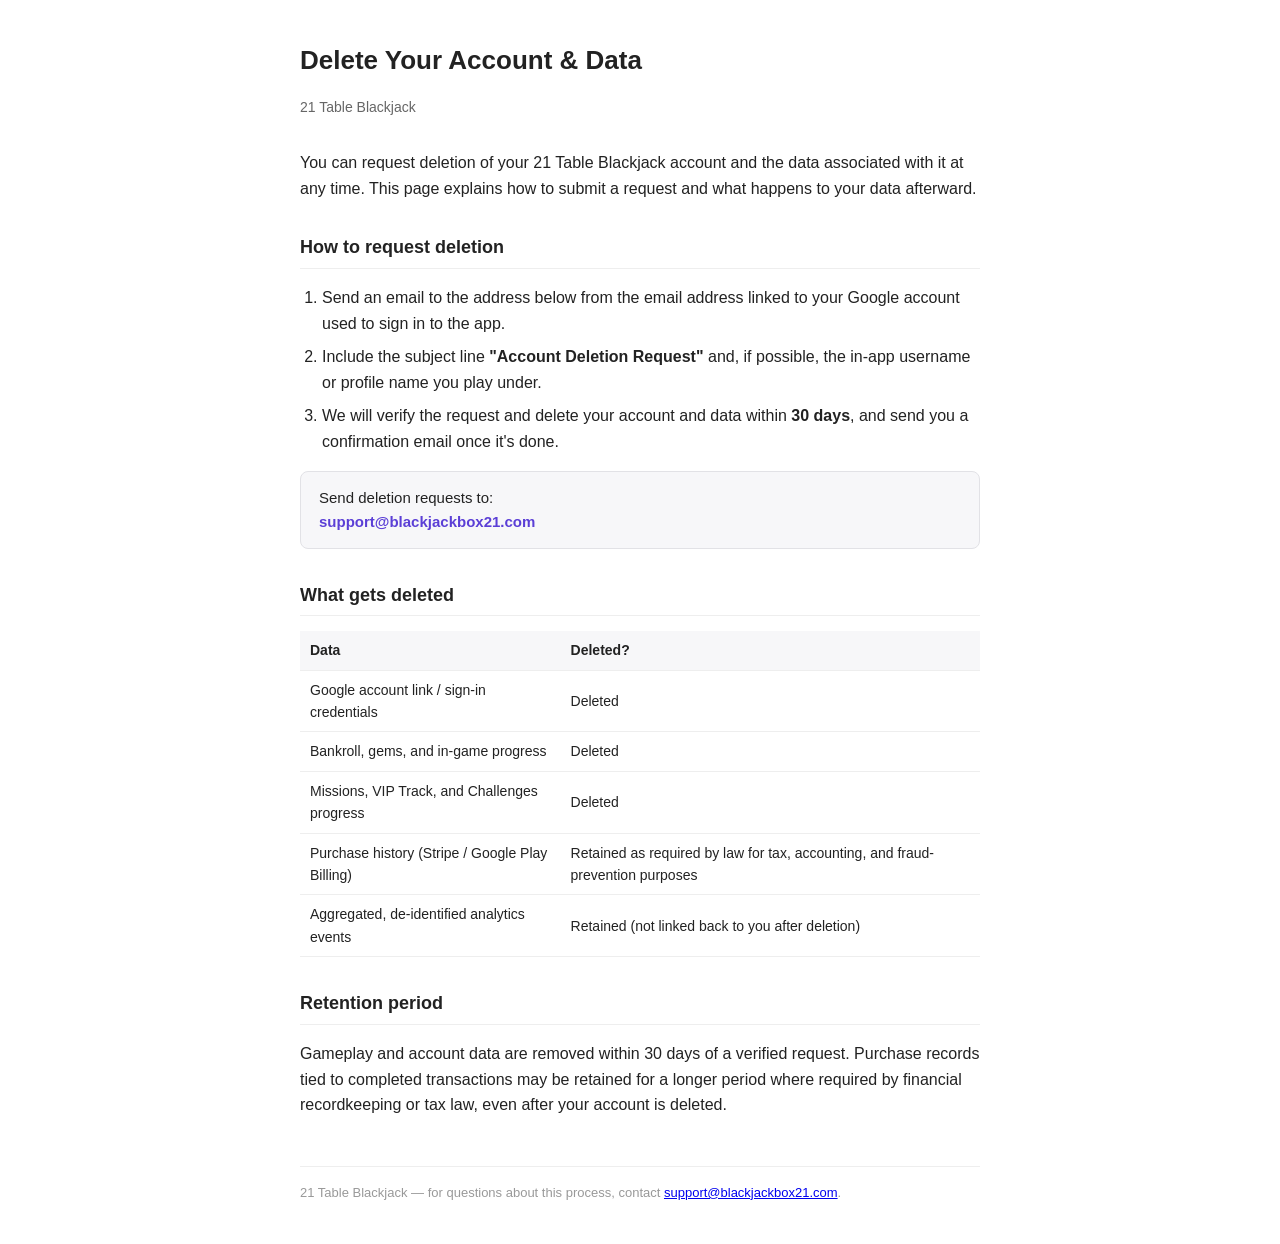
==== delete-account.html @ 332e5521 "Add files via upload" ====
<!DOCTYPE html>
<html lang="en">
<head>
<meta charset="UTF-8">
<meta name="viewport" content="width=device-width, initial-scale=1.0">
<title>Delete Account & Data — 21 Table Blackjack</title>
<style>
  body {
    font-family: -apple-system, BlinkMacSystemFont, "Segoe UI", Roboto, Arial, sans-serif;
    max-width: 680px;
    margin: 40px auto;
    padding: 0 20px;
    line-height: 1.6;
    color: #222;
    background: #fff;
  }
  h1 {
    font-size: 26px;
    margin-bottom: 4px;
  }
  .subtitle {
    color: #666;
    margin-bottom: 32px;
    font-size: 14px;
  }
  h2 {
    font-size: 18px;
    margin-top: 32px;
    border-bottom: 1px solid #eee;
    padding-bottom: 6px;
  }
  ol, ul {
    padding-left: 22px;
  }
  li {
    margin-bottom: 8px;
  }
  .email-box {
    background: #f7f7f9;
    border: 1px solid #e2e2e6;
    border-radius: 8px;
    padding: 14px 18px;
    margin: 16px 0;
    font-size: 15px;
  }
  .email-box a {
    color: #5b3fd6;
    font-weight: 600;
    text-decoration: none;
  }
  .email-box a:hover {
    text-decoration: underline;
  }
  table {
    width: 100%;
    border-collapse: collapse;
    margin-top: 12px;
    font-size: 14px;
  }
  th, td {
    text-align: left;
    padding: 8px 10px;
    border-bottom: 1px solid #eee;
  }
  th {
    background: #f7f7f9;
  }
  footer {
    margin-top: 48px;
    padding-top: 16px;
    border-top: 1px solid #eee;
    color: #999;
    font-size: 13px;
  }
</style>
</head>
<body>

<h1>Delete Your Account & Data</h1>
<p class="subtitle">21 Table Blackjack</p>

<p>
  You can request deletion of your 21 Table Blackjack account and the data
  associated with it at any time. This page explains how to submit a
  request and what happens to your data afterward.
</p>

<h2>How to request deletion</h2>
<ol>
  <li>Send an email to the address below from the email address linked to your Google account used to sign in to the app.</li>
  <li>Include the subject line <strong>"Account Deletion Request"</strong> and, if possible, the in-app username or profile name you play under.</li>
  <li>We will verify the request and delete your account and data within <strong>30 days</strong>, and send you a confirmation email once it's done.</li>
</ol>

<div class="email-box">
  Send deletion requests to:<br>
  <a href="mailto:support@blackjackbox21.com?subject=Account%20Deletion%20Request">support@blackjackbox21.com</a>
</div>

<h2>What gets deleted</h2>
<table>
  <tr><th>Data</th><th>Deleted?</th></tr>
  <tr><td>Google account link / sign-in credentials</td><td>Deleted</td></tr>
  <tr><td>Bankroll, gems, and in-game progress</td><td>Deleted</td></tr>
  <tr><td>Missions, VIP Track, and Challenges progress</td><td>Deleted</td></tr>
  <tr><td>Purchase history (Stripe / Google Play Billing)</td><td>Retained as required by law for tax, accounting, and fraud-prevention purposes</td></tr>
  <tr><td>Aggregated, de-identified analytics events</td><td>Retained (not linked back to you after deletion)</td></tr>
</table>

<h2>Retention period</h2>
<p>
  Gameplay and account data are removed within 30 days of a verified
  request. Purchase records tied to completed transactions may be
  retained for a longer period where required by financial recordkeeping
  or tax law, even after your account is deleted.
</p>

<footer>
  21 Table Blackjack — for questions about this process, contact
  <a href="mailto:support@blackjackbox21.com">support@blackjackbox21.com</a>.
</footer>

</body>
</html>
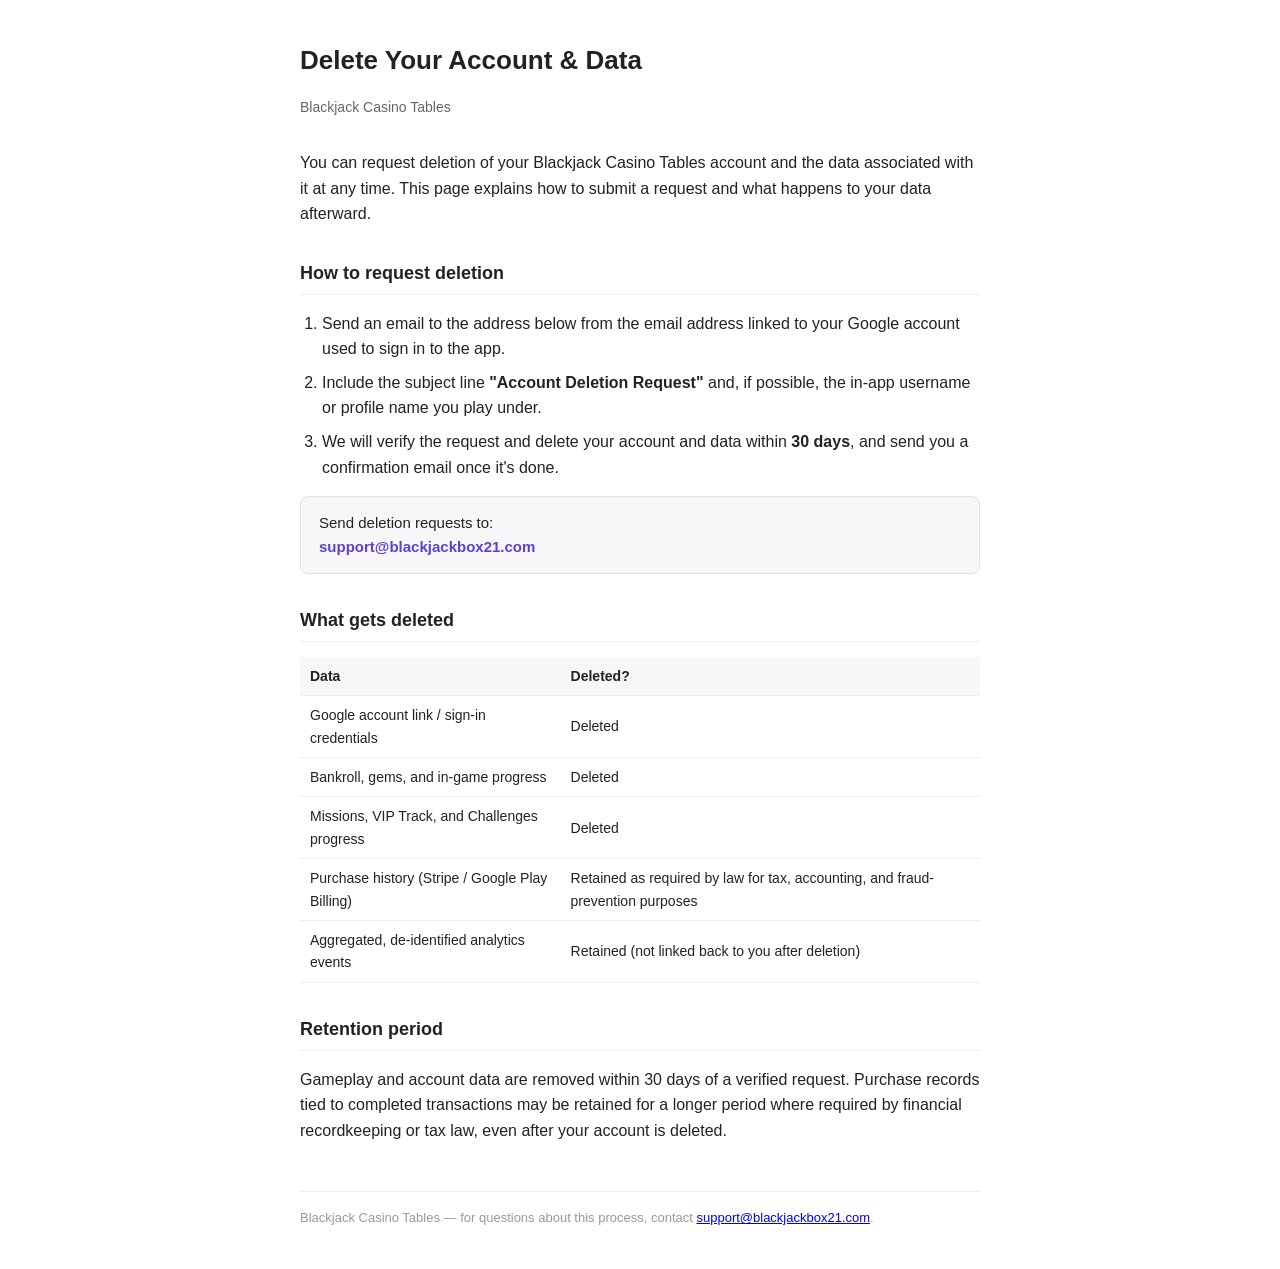
==== commit 2a7440bd: "Update delete-account.html" ====
--- a/delete-account.html
+++ b/delete-account.html
@@ -3,7 +3,7 @@
 <head>
 <meta charset="UTF-8">
 <meta name="viewport" content="width=device-width, initial-scale=1.0">
-<title>Delete Account & Data — 21 Table Blackjack</title>
+<title>Delete Account & Data — Blackjack Casino Tables</title>
 <style>
   body {
     font-family: -apple-system, BlinkMacSystemFont, "Segoe UI", Roboto, Arial, sans-serif;
@@ -77,10 +77,10 @@
 <body>
 
 <h1>Delete Your Account & Data</h1>
-<p class="subtitle">21 Table Blackjack</p>
+<p class="subtitle">Blackjack Casino Tables</p>
 
 <p>
-  You can request deletion of your 21 Table Blackjack account and the data
+  You can request deletion of your Blackjack Casino Tables account and the data
   associated with it at any time. This page explains how to submit a
   request and what happens to your data afterward.
 </p>
@@ -94,7 +94,7 @@
 
 <div class="email-box">
   Send deletion requests to:<br>
-  <a href="mailto:support@blackjackbox21.com?subject=Account%20Deletion%20Request">support@blackjackbox21.com</a>
+  <a href="mailto:scotchlabs@gmail.com?subject=Account%20Deletion%20Request">support@blackjackbox21.com</a>
 </div>
 
 <h2>What gets deleted</h2>
@@ -116,7 +116,7 @@
 </p>
 
 <footer>
-  21 Table Blackjack — for questions about this process, contact
+  Blackjack Casino Tables — for questions about this process, contact
   <a href="mailto:support@blackjackbox21.com">support@blackjackbox21.com</a>.
 </footer>
 
